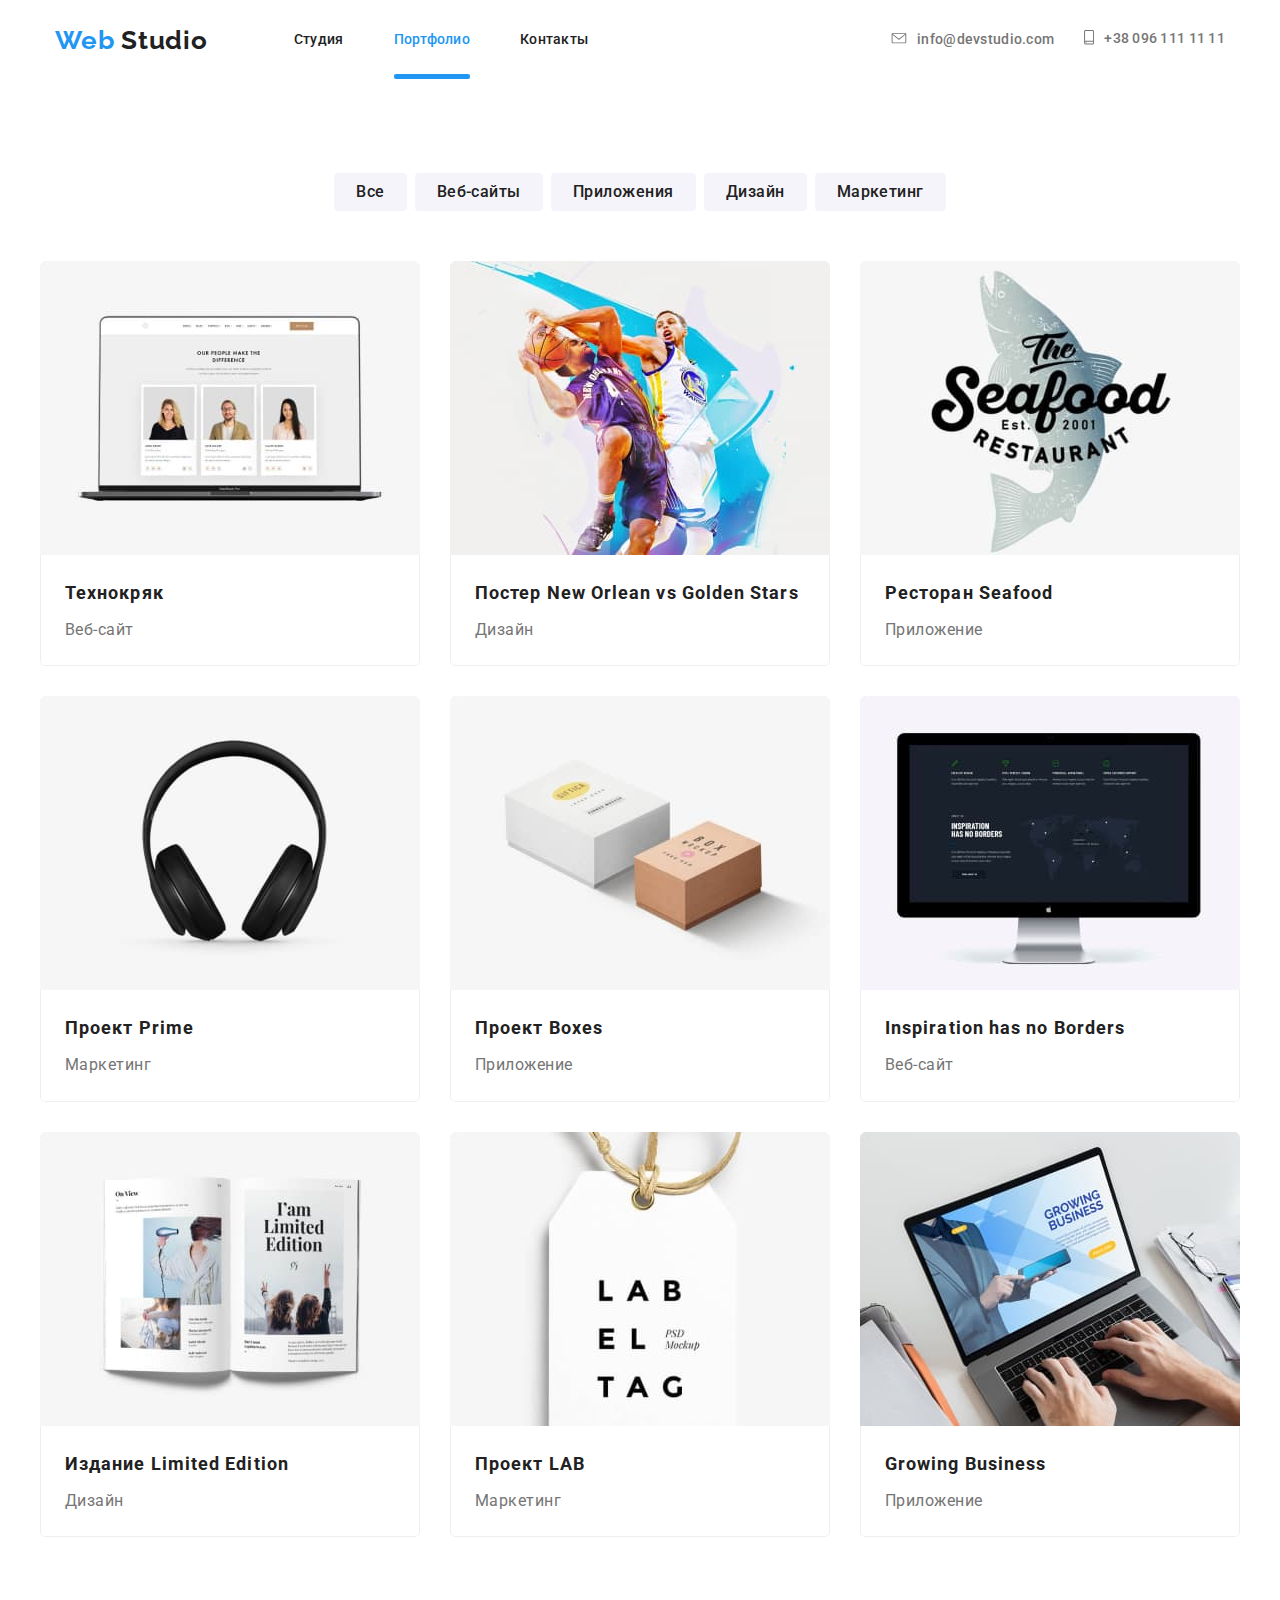
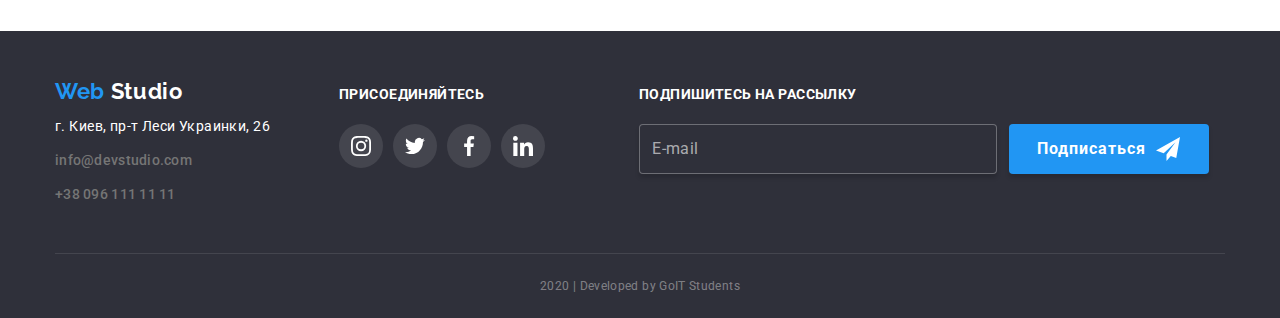
==== portfolio.html @ 0bdabfaa "Скопированы файлы предыдущего дз" ====
<!DOCTYPE html>
<html lang="ru">
  <head>
    <meta charset="UTF-8" />
    <meta name="viewport" content="width=device-width, initial-scale=1.0" />
    <link
      href="https://fonts.googleapis.com/css2?family=Raleway:wght@700&amp;family=Roboto:wght@400;500;700;900&amp;display=swap"
      rel="stylesheet"
    />
    <link
      rel="stylesheet"
      href="https://cdnjs.cloudflare.com/ajax/libs/modern-normalize/0.6.0/modern-normalize.min.css"
    />
    <link rel="stylesheet" href="./css/main.css" />
    <title>Портфолио</title>
  </head>

  <body>
    <!-- Шапка сайта -->
    <header class="header">
      <div class="container">
        <div class="header-flex">
          <nav class="site-nav">
            <a lang="en" href="./index.html" class="logo"
              ><span class="web">Web</span> Studio</a
            >
            <ul class="main-nav list">
              <li><a href="./index.html" class="link">Студия</a></li>
              <li>
                <a href="./portfolio.html" class="link current">Портфолио</a>
              </li>
              <li><a href="" class="link">Контакты</a></li>
            </ul>
          </nav>
          <ul class="contacts list">
            <li class="contacts-item">
              <a class="contacts-link" href="mailto:info@devstudio.com">
                <svg class="icon envelope" width="16" height="11">
                  <use href="./images/sprite.svg#envelope"></use>
                </svg>
                info@devstudio.com
              </a>
            </li>
            <li class="contacts-item">
              <a class="contacts-link" href="tel:380961111111">
                <svg class="icon smartphone" width="10" height="15">
                  <use href="./images/sprite.svg#smartphone"></use>
                </svg>
                +38 096 111 11 11</a
              >
            </li>
          </ul>
        </div>
      </div>
    </header>
    <main>
      <section class="portfolio container">
        <h1 class="visually-hidden">Портфолио</h1>
        <!-- Фильтры -->
        <div class="portfolio nav-filters">
          <button type="button" class="button">Все</button>
          <button type="button" class="button">Веб-сайты</button>
          <button type="button" class="button">Приложения</button>
          <button type="button" class="button">Дизайн</button>
          <button type="button" class="button">Маркетинг</button>
        </div>
        <!-- Примеры работ -->
        <ul class="examples-flex list">
          <li class="examples-item">
            <a>
              <div class="box">
                <img
                  src="./images/examples/notebook.jpg"
                  alt="Открытый веб-сайт на экране ноутбука"
                  width="380"
                />
                <p class="examples-text">
                  Технокряк это современная площадка распространения
                  коронавируса. Компании используют эту платформу для цифрового
                  шпионажа и атак на защищённые сервера конкурентов.
                </p>
              </div>
              <div class="examples-info">
                <h2 class="examples-title">Технокряк</h2>
                <p class="examples-subtitle">Веб-сайт</p>
              </div>
            </a>
          </li>
          <li class="examples-item">
            <a>
              <div class="box">
                <img
                  src="./images/examples/poster.jpg"
                  alt="Дизайн постера с баскетболистами"
                  width="380"
                />
                <p class="examples-text">
                  Технокряк это современная площадка распространения
                  коронавируса. Компании используют эту платформу для цифрового
                  шпионажа и атак на защищённые сервера конкурентов.
                </p>
              </div>
              <div class="examples-info">
                <h2 class="examples-title">
                  Постер New Orlean vs Golden Stars
                </h2>
                <p class="examples-subtitle">Дизайн</p>
              </div>
            </a>
          </li>
          <li class="examples-item">
            <a>
              <div class="box">
                <img
                  src="./images/examples/seafood.jpg"
                  alt="Приложение для ресторана с морской кухней"
                  width="380"
                />
                <p class="examples-text">
                  Технокряк это современная площадка распространения
                  коронавируса. Компании используют эту платформу для цифрового
                  шпионажа и атак на защищённые сервера конкурентов.
                </p>
              </div>
              <div class="examples-info">
                <h2 class="examples-title">Ресторан Seafood</h2>
                <p class="examples-subtitle">Приложение</p>
              </div>
            </a>
          </li>
          <li class="examples-item">
            <a>
              <div class="box">
                <img
                  src="./images/examples/headphones.jpg"
                  alt="Наушники"
                  width="380"
                />
                <p class="examples-text">
                  Технокряк это современная площадка распространения
                  коронавируса. Компании используют эту платформу для цифрового
                  шпионажа и атак на защищённые сервера конкурентов.
                </p>
              </div>
              <div class="examples-info">
                <h2 class="examples-title">Проект Prime</h2>
                <p class="examples-subtitle">Маркетинг</p>
              </div>
            </a>
          </li>
          <li class="examples-item">
            <a>
              <div class="box">
                <img
                  src="./images/examples/boxes.jpg"
                  alt="Приложение Боксес"
                  width="380"
                />
                <p class="examples-text">
                  Технокряк это современная площадка распространения
                  коронавируса. Компании используют эту платформу для цифрового
                  шпионажа и атак на защищённые сервера конкурентов.
                </p>
              </div>
              <div class="examples-info">
                <h2 class="examples-title">Проект Boxes</h2>
                <p class="examples-subtitle">Приложение</p>
              </div>
            </a>
          </li>
          <li class="examples-item">
            <a>
              <div class="box">
                <img
                  src="./images/examples/imac.jpg"
                  alt="Веб-сайт на экране монитора"
                  width="380"
                />
                <p class="examples-text">
                  Технокряк это современная площадка распространения
                  коронавируса. Компании используют эту платформу для цифрового
                  шпионажа и атак на защищённые сервера конкурентов.
                </p>
              </div>
              <div class="examples-info">
                <h2 class="examples-title">Inspiration has no Borders</h2>
                <p class="examples-subtitle">Веб-сайт</p>
              </div>
            </a>
          </li>
          <li class="examples-item">
            <a>
              <div class="box">
                <img
                  src="./images/examples/limited-edition.jpg"
                  alt="Дизайн для издания в виде открытой книги"
                  width="380"
                />
                <p class="examples-text">
                  Технокряк это современная площадка распространения
                  коронавируса. Компании используют эту платформу для цифрового
                  шпионажа и атак на защищённые сервера конкурентов.
                </p>
              </div>
              <div class="examples-info">
                <h2 class="examples-title">Издание Limited Edition</h2>
                <p class="examples-subtitle">Дизайн</p>
              </div>
            </a>
          </li>
          <li class="examples-item">
            <a>
              <div class="box">
                <img
                  src="./images/examples/lab.jpg"
                  alt="Белый лэйб с английскими буквами названия проекта маркетинга"
                  width="380"
                />
                <p class="examples-text">
                  Технокряк это современная площадка распространения
                  коронавируса. Компании используют эту платформу для цифрового
                  шпионажа и атак на защищённые сервера конкурентов.
                </p>
              </div>
              <div class="examples-info">
                <h2 class="examples-title">Проект LAB</h2>
                <p class="examples-subtitle">Маркетинг</p>
              </div>
            </a>
          </li>
          <li class="examples-item">
            <a>
              <div class="box">
                <img
                  src="./images/examples/laptop.jpg"
                  alt="Открытое приложение на экране ноутбука"
                  width="380"
                />
                <p class="examples-text">
                  Технокряк это современная площадка распространения
                  коронавируса. Компании используют эту платформу для цифрового
                  шпионажа и атак на защищённые сервера конкурентов.
                </p>
              </div>
              <div class="examples-info">
                <h2 class="examples-title">Growing Business</h2>
                <p class="examples-subtitle">Приложение</p>
              </div>
            </a>
          </li>
        </ul>
      </section>
    </main>
    <!-- Футер -->
    <footer class="footer">
      <div class="container">
        <div class="footer-flex">
          <div class="footer-info">
            <a lang="en" href="./index.html" class="footer-logo"
              ><span class="web">Web</span> Studio</a
            >
            <address>
              <a
                href="https://www.google.com/maps/place/%D0%B1%D1%83%D0%BB.+%D0%9B%D0%B5%D1%81%D0%B8+%D0%A3%D0%BA%D1%80%D0%B0%D0%B8%D0%BD%D0%BA%D0%B8,+26,+%D0%9A%D0%B8%D0%B5%D0%B2,+02000/@50.4265807,30.5361971,17z/data=!3m1!4b1!4m5!3m4!1s0x40d4cf0e033ecbe9:0x57a4dffefec77da0!8m2!3d50.4265807!4d30.5383858"
                class="address"
                target="_blank"
                >г. Киев, пр-т Леси Украинки, 26</a
              >
            </address>
            <ul class="footer contacts list">
              <li class="footer-contacts-link">
                <a class="contacts-link" href="mailto:info@devstudio.com"
                  >info@devstudio.com</a
                >
              </li>
              <li class="footer-contacts-link">
                <a class="contacts-link" href="tel:380961111111"
                  >+38 096 111 11 11</a
                >
              </li>
            </ul>
          </div>
          <!-- Ссылки на соц сети -->
          <div class="footer-join">
            <p class="socials-subtitle">присоединяйтесь</p>
            <ul class="footer-socials list">
              <li class="socials-item">
                <a
                  class="socials-link"
                  href="https://www.instagram.com/"
                  aria-label="Ссылка на Instagram"
                >
                  <svg class="social-icon footer" width="20" height="20">
                    <use href="./images/sprite.svg#instagram"></use>
                  </svg>
                </a>
              </li>
              <li class="socials-item">
                <a
                  class="socials-link"
                  href="https://www.twitter.com/"
                  aria-label="Ссылка на Twitter"
                >
                  <svg class="social-icon footer" width="20" height="20">
                    <use href="./images/sprite.svg#twitter"></use>
                  </svg>
                </a>
              </li>
              <li class="socials-item">
                <a
                  class="socials-link"
                  href="https://www.facebook.com/"
                  aria-label="Ссылка на Facebook"
                >
                  <svg class="social-icon footer" width="20" height="20">
                    <use href="./images/sprite.svg#facebook"></use>
                  </svg>
                </a>
              </li>
              <li class="socials-item">
                <a
                  class="socials-link"
                  href="https://www.linkedin.com/"
                  aria-label="Ссылка на LinkedIn"
                >
                  <svg class="social-icon footer" width="20" height="20">
                    <use href="./images/sprite.svg#linkedin"></use></svg
                ></a>
              </li>
            </ul>
          </div>
        <form class="form js-speaker-form">
        <label for="mail" class="label-subscription">подпишитесь на рассылку</label>
        </br>
        <div class="form-subscription">
        <input
          type="email"
          name="mail"
          id="mail"
          placeholder="E-mail"
        />
        <button type="submit">Подписаться<svg class="icon-send" width="24" height="24">
          <use href="./images/sprite.svg#send"></use></svg>
        </button>
      </div>
        </div>
        <p class="copyright">
          2020 | Developed by GoIT Students
        </p>
      </div>
      </div>
    </footer>
    <script>
      (() => {
        document
          .querySelector('.js-speaker-form')
          .addEventListener('submit', e => {
            e.preventDefault();

            new FormData(e.currentTarget).forEach((value, name) =>
              console.log(`${name}: ${value}`),
            );

            e.currentTarget.reset();
          });
      })();
    </script>
  </body>
</html>
---- css/main.css ----
/* цвет основного текста #212121*/

/* цвет вторичного текста #757575*/

/*#2196F3 акцент синий*/

/*#FFFFFF белый*/

/* вторичный цвет фона #F5F4FA */

/* футер копирайт rgba(255, 255, 255, 0.4); */
:root {
  --primary-text-color: #757575;
  --title-text-color: #212121;
  --accent-color: #2196f3;
  --primary-white-color: #ffffff;
}

body {
  font-family: "Roboto", sans-serif;
  background-color: var(--primary-white-color);
  color: var(--primary-text-color);
}

/* утилиты */

a {
  text-decoration: none;
}

.container {
  width: 1200px;
  margin-left: auto;
  margin-right: auto;
  padding-left: 15px;
  padding-right: 15px;
}

.list {
  margin: 0;
  padding: 0;
  list-style: none;
}

p {
  margin: 0px;
}

img {
  display: block;
  max-width: 100%;
}

.visually-hidden {
  position: absolute;
  width: 1px;
  height: 1px;
  margin: -1px;
  border: 0;
  padding: 0;
  clip: rect(0 0 0 0);
  overflow: hidden;
}

/* шапка */

.header-flex {
  display: flex;
  align-items: center;
}

/* навигация  */

.site-nav {
  display: flex;
  align-items: center;
}

/* лого */

.logo {
  padding: 24px 0px;
  color: var(--title-text-color);
  font-family: "Raleway", sans-serif;
  font-weight: 700;
  font-size: 26px;
  line-height: 1;
  letter-spacing: 0.03em;
  text-decoration: none;
}

.web {
  color: var(--accent-color);
}

/* главная навигация  */

.main-nav {
  display: flex;
  margin-left: 86px;
}

.main-nav .link {
  position: relative;
  display: block;
  padding: 32px 0px;
  color: var(--title-text-color);
  font-weight: 500;
  font-size: 14px;
  line-height: 1.1;
  letter-spacing: 0.02em;
  transition: color 250ms cubic-bezier(0.4, 0, 0.2, 1);
}

.main-nav > li:not(:last-child) {
  margin-right: 50px;
}

.main-nav .link:hover,
.main-nav .link:focus {
  color: var(--accent-color);
}

.main-nav .link.current {
  color: var(--accent-color);
}

.main-nav .link.current::after {
  content: "";
  position: absolute;
  left: 0;
  bottom: 0;
  display: block;
  width: 100%;
  height: 5px;
  border-radius: 2px;
  background-color: var(--accent-color);
  transition: color 250ms cubic-bezier(0.4, 0, 0.2, 1);
}

/* контакты */

.contacts {
  display: flex;
  margin-left: auto;
}

.contacts-link {
  display: inline-flex;
  align-items: center;
  color: var(--primary-text-color);
  font-weight: 500;
  font-size: 14px;
  line-height: 1;
  letter-spacing: 0.02em;
  transition: color 250ms cubic-bezier(0.4, 0, 0.2, 1);
}

.contacts-link:hover,
.contacts-link:focus {
  color: var(--accent-color);
}

.icon {
  display: inline-block;
  padding: 0;
  margin-right: 10px;
  background-repeat: no-repeat;
  fill: currentColor;
  cursor: pointer;
}

.contacts-item + .contacts-item {
  margin-left: 30px;
}

/* герой */

.hero-content {
  padding: 200px;
  background-image: linear-gradient(
      to right,
      rgba(47, 48, 58, 0.8),
      rgba(47, 48, 58, 0.8)
    ),
    url("../images/hero/hero.jpg");
  background-repeat: no-repeat;
  background-position: center;
  background-size: cover;
  text-align: center;
  max-width: 1600px;
  height: 600px;
  margin-left: auto;
  margin-right: auto;
}

.hero-title {
  margin-top: 0;
  margin-bottom: 30px;
  color: var(--primary-white-color);
  font-weight: 900;
  font-size: 44px;
  line-height: 1.38;
  text-align: center;
  letter-spacing: 0.06em;
  text-transform: uppercase;
}

.hero-button {
  display: inline-block;
  align-items: center;
  padding: 10px 32px;
  border: 0px;
  border-radius: 4px;
  color: var(--primary-white-color);
  background-color: var(--accent-color);
  font-weight: 700;
  font-size: 16px;
  line-height: 1.9;
  letter-spacing: 0.06em;
  cursor: pointer;
}

.backdrop {
  position: fixed;
  top: 0;
  left: 0;
  width: 100%;
  height: 100%;
  background-color: rgba(0, 0, 0, 0.5);
  z-index: 3;
  opacity: 1;

  transition: opacity 250ms cubic-bezier(0.4, 0, 0.2, 1);
}

.backdrop.is-hidden {
  opacity: 0;
  pointer-events: none;
}

.backdrop.is-hidden .modal {
  transform: translate(-50%, -50%) scale(1.1);
}

.modal {
  position: absolute;
  top: 50%;
  left: 50%;
  padding: 40px 40px;
  width: 528px;
  height: 581px;

  background-color: #fff;

  transform: translate(-50%, -50%) scale(1);

  transition: transform 250ms cubic-bezier(0.4, 0, 0.2, 1);
}

.modal-title {
  margin-top: 0px;
  margin-bottom: 30px;
  font-weight: 700;
  font-size: 20px;
  line-height: 1.15;
  letter-spacing: 0.03em;
  text-align: center;
  color: #212121;
}

.form-field {
  position: relative;
  margin-bottom: 28px;
}

.form-label {
  position: absolute;
  top: 50%;
  left: 42px;
  transform: translateY(-50%);
  transition: transform 250ms cubic-bezier(0.4, 0, 0.2, 1);
}

.form-input,
.form-textarea {
  display: inline-flex;
  border: 1px solid rgba(33, 33, 33, 0.2);
  border-radius: 4px;
  outline: 0px;
}

.form-input {
  margin: 0;
  padding: 12px 18px;
  padding-left: 42px;
  width: 100%;
  height: 40px;
}

.form-icon {
  position: absolute;
  display: inline-block;
  top: 50%;
  left: 16px;
  transform: translateY(-50%);
  transition: transform 250ms cubic-bezier(0.4, 0, 0.2, 1);
  fill: #212121;
}

.form-field:focus-within > .form-label {
  transform: translateY(-42px) translateX(-32px);
}

.form-input:focus,
.form-textarea:focus {
  border: 1px solid var(--accent-color);
}

.form-field:focus-within > .form-label {
  color: var(--accent-color);
}

.form-field:focus-within > .form-icon {
  fill: var(--accent-color);
}

.form-input:not(:placeholder-shown) + .form-label {
  transform: translateY(-42px) translateX(-32px);
}

.form-field-comment {
  position: relative;
  margin-bottom: 20px;
}

.form-textarea {
  display: block;
  resize: none;
  padding: 12px 16px;
  width: 100%;
  height: 140px;
}

.form-comment {
  position: absolute;
  top: 20px;
  left: 16px;
  transform: translateY(-50%);
  transition: transform 250ms cubic-bezier(0.4, 0, 0.2, 1);
}

.form-field-comment:focus-within > .form-comment {
  color: var(--accent-color);
}

.form-field-comment:focus-within > .form-comment {
  transform: translateY(-42px);
}

.form-textarea:not(:placeholder-shown) + .form-comment {
  transform: translateY(-42px);
}

.form-checkbox {
  display: flex;
  align-items: center;
  justify-content: center;
}

.input-checkbox {
  position: absolute;
  width: 1px;
  height: 1px;
  margin: -1px;
  border: 0;
  padding: 0;
  clip: rect(0 0 0 0);
  overflow: hidden;
}

.icon-checkbox {
  margin-right: 5px;
  width: 15px;
  height: 16px;
  background-image: url("../images/modal-icons/icon-checkbox.svg");
  background-size: contain;
  background-repeat: no-repeat;
}

.input-checkbox:checked + .icon-checkbox,
.input-checkbox:checked:focus + .icon-checkbox {
  background-image: url("../images/modal-icons/icon-checked.svg");
  background-size: contain;
  border-radius: 2px;
}

.label-checkbox {
  margin: 0;
  left: 36px;
  font-weight: 400;
  font-size: 14px;
  line-height: 1.71;
}

.text-link {
  color: var(--accent-color);
  text-decoration: underline;
}

.button-send {
  display: inline-block;
  align-items: center;
  padding: 10px 32px;
  margin-top: 30px;
  border: 0px;
  border-radius: 4px;
  box-shadow: 0px 4px 4px rgba(0, 0, 0, 0.15);
  color: var(--primary-white-color);
  background-color: #2196f3;
  font-weight: 700;
  font-size: 16px;
  line-height: 1.9;
  letter-spacing: 0.06em;
  cursor: pointer;
}

.btn-close {
  display: flex;
  position: absolute;
  top: 1%;
  left: 93%;
  width: 30px;
  height: 30px;
  border: none;
  border-radius: 50%;
  background-image: url("../images/modal-icons/btn-close.svg");
  background-size: contain;
  background-repeat: no-repeat;
  cursor: pointer;
}

.btn-close:hover,
.btn-close:focus {
  fill: var(--accent-color);
}

/* преимущества */

.benefits {
  padding: 94px 0px;
  margin: auto;
}

.benefits-flex {
  display: flex;
  flex-wrap: wrap;
}

.benefits-item {
  width: 270px;
  margin-right: 30px;
}

.benefits-item:nth-child(4n) {
  margin-right: 0px;
}

.benefits-icon {
  display: block;
  width: 270px;
  height: 120px;
  padding: 25px 100px;
  border-radius: 4px;
  background-color: #f5f4fa;
  background-repeat: no-repeat;
  background-position: center;
}

.benefits-subtitle {
  margin-top: 30px;
  margin-bottom: 10px;
  color: var(--title-text-color);
  text-transform: uppercase;
  font-weight: 700;
  font-size: 14px;
  line-height: 1;
}

.benefits-text {
  font-weight: 400;
  font-size: 14px;
  line-height: 1.7;
  letter-spacing: 0.03em;
}

/* предоставляемые услуги */

.products .container {
  padding-top: 94px;
  padding-bottom: 94px;
  border-top: 1px solid #ececec;
}

.products-title {
  margin-top: 0;
  margin-bottom: 50px;
  color: var(--title-text-color);
  font-weight: 700;
  font-size: 36px;
  line-height: 1.16;
  letter-spacing: 0.03em;
  text-align: center;
}

.products-flex {
  display: flex;
  flex-wrap: wrap;
}

.products-item {
  position: relative;
  width: 370px;
  height: 294px;
  margin-right: 30px;
}

.products-item:nth-child(3n) {
  margin-right: 0px;
}

.products-text {
  position: absolute;
  width: 100%;
  height: 70px;
  bottom: 0;
  margin: 0;
  padding: 27px;
  color: var(--primary-white-color);
  background: rgba(47, 48, 58, 0.8);
  border-radius: 0px 0px 4px 4px;
  font-weight: 700;
  font-size: 14px;
  line-height: 1.14;
  text-align: center;
  letter-spacing: 0.03em;
  text-transform: uppercase;
}

/* команда */

.workers {
  padding-top: 94px;
  padding-bottom: 94px;
  background-color: #f5f4fa;
}

.workers-title {
  margin-top: 0;
  margin-bottom: 50px;
  color: var(--title-text-color);
  font-weight: 700;
  font-size: 36px;
  line-height: 1.16;
  letter-spacing: 0.03em;
  text-align: center;
}

.workers-flex {
  display: flex;
  flex-wrap: wrap;
}

.workers-item {
  width: 270px;
  margin-right: 30px;
  padding-bottom: 24px;
  border-radius: 4px;
  background-color: var(--primary-white-color);
  box-shadow: 0px 2px 1px rgba(0, 0, 0, 0.2), 0px 1px 1px rgba(0, 0, 0, 0.14),
    0px 1px 3px rgba(0, 0, 0, 0.12);
}

.workers-item:nth-child(4n) {
  margin-right: 0px;
}

.workers-subtitle {
  margin-top: 30px;
  margin-bottom: 0px;
  color: var(--title-text-color);
  font-weight: 500;
  font-size: 16px;
  line-height: 1;
  letter-spacing: 0.03em;
  text-align: center;
}

.workers-text {
  margin-top: 10px;
  color: var(--primary-text-color);
  font-weight: 400;
  font-size: 16px;
  line-height: 1;
  letter-spacing: 0.03em;
  text-align: center;
}

.workers-socials.list {
  display: flex;
  justify-content: center;
  margin-top: 16px;
}

.workers-socials.item {
  margin-right: 10px;
}

.workers-socials.item:nth-child(4n) {
  margin-right: 0px;
}

.workers-link {
  display: flex;
  justify-content: center;
  align-items: center;
  width: 44px;
  height: 44px;
  border-radius: 50%;
  color: #afb1b8;
  transition: background-color 250ms cubic-bezier(0.4, 0, 0.2, 1),
    color 250ms cubic-bezier(0.4, 0, 0.2, 1);
}

.social-icon {
  fill: currentColor;
}

.social-icon:hover,
.social-icon:focus {
  fill: var(--primary-white-color);
}

.workers-link:hover,
.workers-link:focus {
  color: var(--primary-white-color);
  background-color: #2196f3;
}

/* клиенты */

.clients {
  padding-top: 94px;
  padding-bottom: 94px;
}

.clients-title {
  margin-top: 0px;
  margin-bottom: 50px;
  color: var(--title-text-color);
  font-weight: 700;
  font-size: 36px;
  line-height: 1.2;
  text-align: center;
  letter-spacing: 0.03em;
}

.clients-flex {
  display: flex;
  flex-wrap: wrap;
  justify-content: space-evenly;
}

.clients-item {
  width: 170px;
  background-color: var(--primary-white-color);
}

.clients-item {
  margin-right: 30px;
}

.clients-item:nth-child(6n) {
  margin-right: 0px;
}

.clients-link {
  display: flex;
  justify-content: center;
  align-items: center;
  width: 170px;
  height: 90px;
  color: #afb1b8;
  border: 1px solid #afb1b8;
  border-radius: 4px;
  transition: color 250ms cubic-bezier(0.4, 0, 0.2, 1),
    border-color 250ms cubic-bezier(0.4, 0, 0.2, 1);
}

.clients-link:hover,
.clients-link:focus {
  color: var(--accent-color);
  border-color: #2196f3;
}

.clients-icon {
  fill: currentColor;
  cursor: pointer;
}

/* футер */

footer {
  background-color: #2f303a;
}

.footer-flex {
  display: flex;
  padding-top: 48px;
  align-items: baseline;
}

.footer-logo {
  color: var(--primary-white-color);
  font-family: "Raleway", sans-serif;
  font-weight: 700;
  font-size: 22px;
  line-height: 1.18;
  letter-spacing: 0.03em;
}

address a {
  display: block;
  margin-top: 10px;
  color: var(--primary-white-color);
  font-style: normal;
  font-weight: 400;
  font-size: 14px;
  line-height: 1.7;
  letter-spacing: 0.03em;
}

.footer.contacts {
  display: block;
  padding-bottom: 46px;
  color: rgba(255, 255, 255, 0.6);
  font-weight: 400;
  font-size: 14px;
  line-height: 1.7;
  letter-spacing: 0.03em;
}

.footer-contacts-link {
  margin-top: 10px;
}

/* соцсети */

.footer-join {
  display: block;
  margin-left: 69px;
}

.socials-subtitle {
  color: var(--primary-white-color);
  font-weight: 700;
  font-size: 14px;
  line-height: 1.1;
  letter-spacing: 0.03em;
  text-transform: uppercase;
}

.footer-socials {
  display: flex;
  justify-content: space-between;
  margin-top: 21px;
}

.socials-item {
  margin-right: 10px;
}

.socials-item:nth-child(4n) {
  margin-right: 0px;
}

.socials-link {
  display: flex;
  justify-content: center;
  align-items: center;
  width: 44px;
  height: 44px;
  border-radius: 50%;
  background-color: rgba(255, 255, 255, 0.1);
  transition: background-color 250ms cubic-bezier(0.4, 0, 0.2, 1),
    color 250ms cubic-bezier(0.4, 0, 0.2, 1);
}

.social-icon.footer {
  fill: var(--primary-white-color);
}

.socials-link:hover,
.socials-link:focus {
  color: var(--primary-white-color);
  background-color: #2196f3;
}

.label-subscription {
  margin-left: 94px;
  color: var(--primary-white-color);
  font-weight: 700;
  font-size: 14px;
  line-height: 1.1;
  letter-spacing: 0.03em;
  text-transform: uppercase;
}

.form-subscription {
  display: flex;
  margin-top: 20px;
  margin-left: 94px;
}

.form-subscription input {
  padding: 18px 12px;
  border: 1px solid rgba(255, 255, 255, 0.3);
  box-shadow: 0px 4px 4px rgba(0, 0, 0, 0.15);
  border-radius: 4px;
  width: 358px;
  height: 50px;
  font-weight: 400;
  font-size: 16px;
  line-height: 1.87;
  letter-spacing: 0.03em;
  background-color: #2f303a;
}

.form-subscription input::placeholder {
  color: rgba(255, 255, 255, 0.6);
}

.form-subscription button {
  display: inline-flex;
  align-items: center;
  margin-left: 12px;
  padding: 10px 28px;
  width: 200px;
  height: 50px;
  box-shadow: 0px 4px 4px rgba(0, 0, 0, 0.15);
  border: 0px;
  border-radius: 4px;
  background-color: var(--accent-color);
  font-weight: 700;
  font-size: 16px;
  line-height: 1.87;
  letter-spacing: 0.06em;
  color: var(--primary-white-color);
}

.icon-send {
  margin-left: 10px;
}

.copyright {
  padding: 20px 0px;
  border-top: 1px solid rgba(255, 255, 255, 0.1);
  color: rgba(255, 255, 255, 0.4);
  font-weight: 400;
  font-size: 12px;
  line-height: 2;
  letter-spacing: 0.03em;
  text-align: center;
}

/* СТРАНИЦА portfolio.html */

.header-portfolio {
  border-bottom: 1px solid #ececec;
}

/* потрфолио */

.portfolio {
  padding: 94px 0px;
}

.nav-filters {
  display: flex;
  flex-wrap: wrap;
  justify-content: center;
  padding: 0px;
}

.button {
  margin-right: 8px;
  padding: 6px 22px;
  border-radius: 4px;
  border: 0;
  color: var(--title-text-color);
  background-color: #f5f4fa;
  font-weight: 500;
  font-size: 16px;
  line-height: 1.6;
  letter-spacing: 0.03em;
  cursor: pointer;
  transition: background-color 250ms cubic-bezier(0.4, 0, 0.2, 1),
    color 250ms cubic-bezier(0.4, 0, 0.2, 1);
}

.button:nth-child(5n) {
  margin-right: 0px;
}

.button:hover,
.button:focus {
  color: var(--primary-white-color);
  background-color: var(--accent-color);
  box-shadow: 0px 2px 2px rgba(0, 0, 0, 0.12), 0px 1px 2px rgba(0, 0, 0, 0.08),
    0px 3px 1px rgba(0, 0, 0, 0.1);
}

/* примеры работ */

.examples-flex {
  display: flex;
  flex-wrap: wrap;
  margin-top: 50px;
}

.examples-item {
  width: 380px;
  margin-bottom: 30px;
  margin-right: 30px;
  border-radius: 5px;
  overflow: hidden;
  transition: box-shadow 250ms cubic-bezier(0.4, 0, 0.2, 1);
}

.examples-item:nth-child(3n) {
  margin-right: 0px;
}

.examples-item:nth-last-child(-n + 3) {
  margin-bottom: 0;
}

.examples-item:hover,
.examples-item:focus {
  box-shadow: 1px 4px 6px rgba(0, 0, 0, 0.16), 0px 4px 4px rgba(0, 0, 0, 0.06),
    0px 1px 1px rgba(0, 0, 0, 0.12);
  cursor: pointer;
}

.box {
  position: relative;
  overflow: hidden;
}

.examples-text {
  display: inline-flex;
  position: absolute;
  padding: 63px 24px;
  margin: 0;
  font-size: 18px;
  line-height: 1.56;
  letter-spacing: 0.03em;
  background-color: rgba(33, 150, 243, 0.9);
  color: var(--primary-white-color);
  transition: transform 250ms cubic-bezier(0.4, 0, 0.2, 1);
}

.examples-item:hover .examples-text,
.examples-item:focus .examples-text {
  transform: translateY(-100%);
  z-index: 3;
}

.examples-info {
  border: 1px solid #eeeeee;
  border-top: transparent;
  border-bottom-left-radius: 5px;
  border-bottom-right-radius: 5px;
  padding: 20px 24px;
}

.examples-title {
  margin: 0px;
  color: var(--title-text-color);
  font-weight: 700;
  font-size: 18px;
  line-height: 2;
  letter-spacing: 0.06em;
}

.examples-subtitle {
  margin-top: 4px;
  color: var(--primary-text-color);
  font-weight: 400;
  font-size: 16px;
  line-height: 1.9;
  letter-spacing: 0.03em;
}
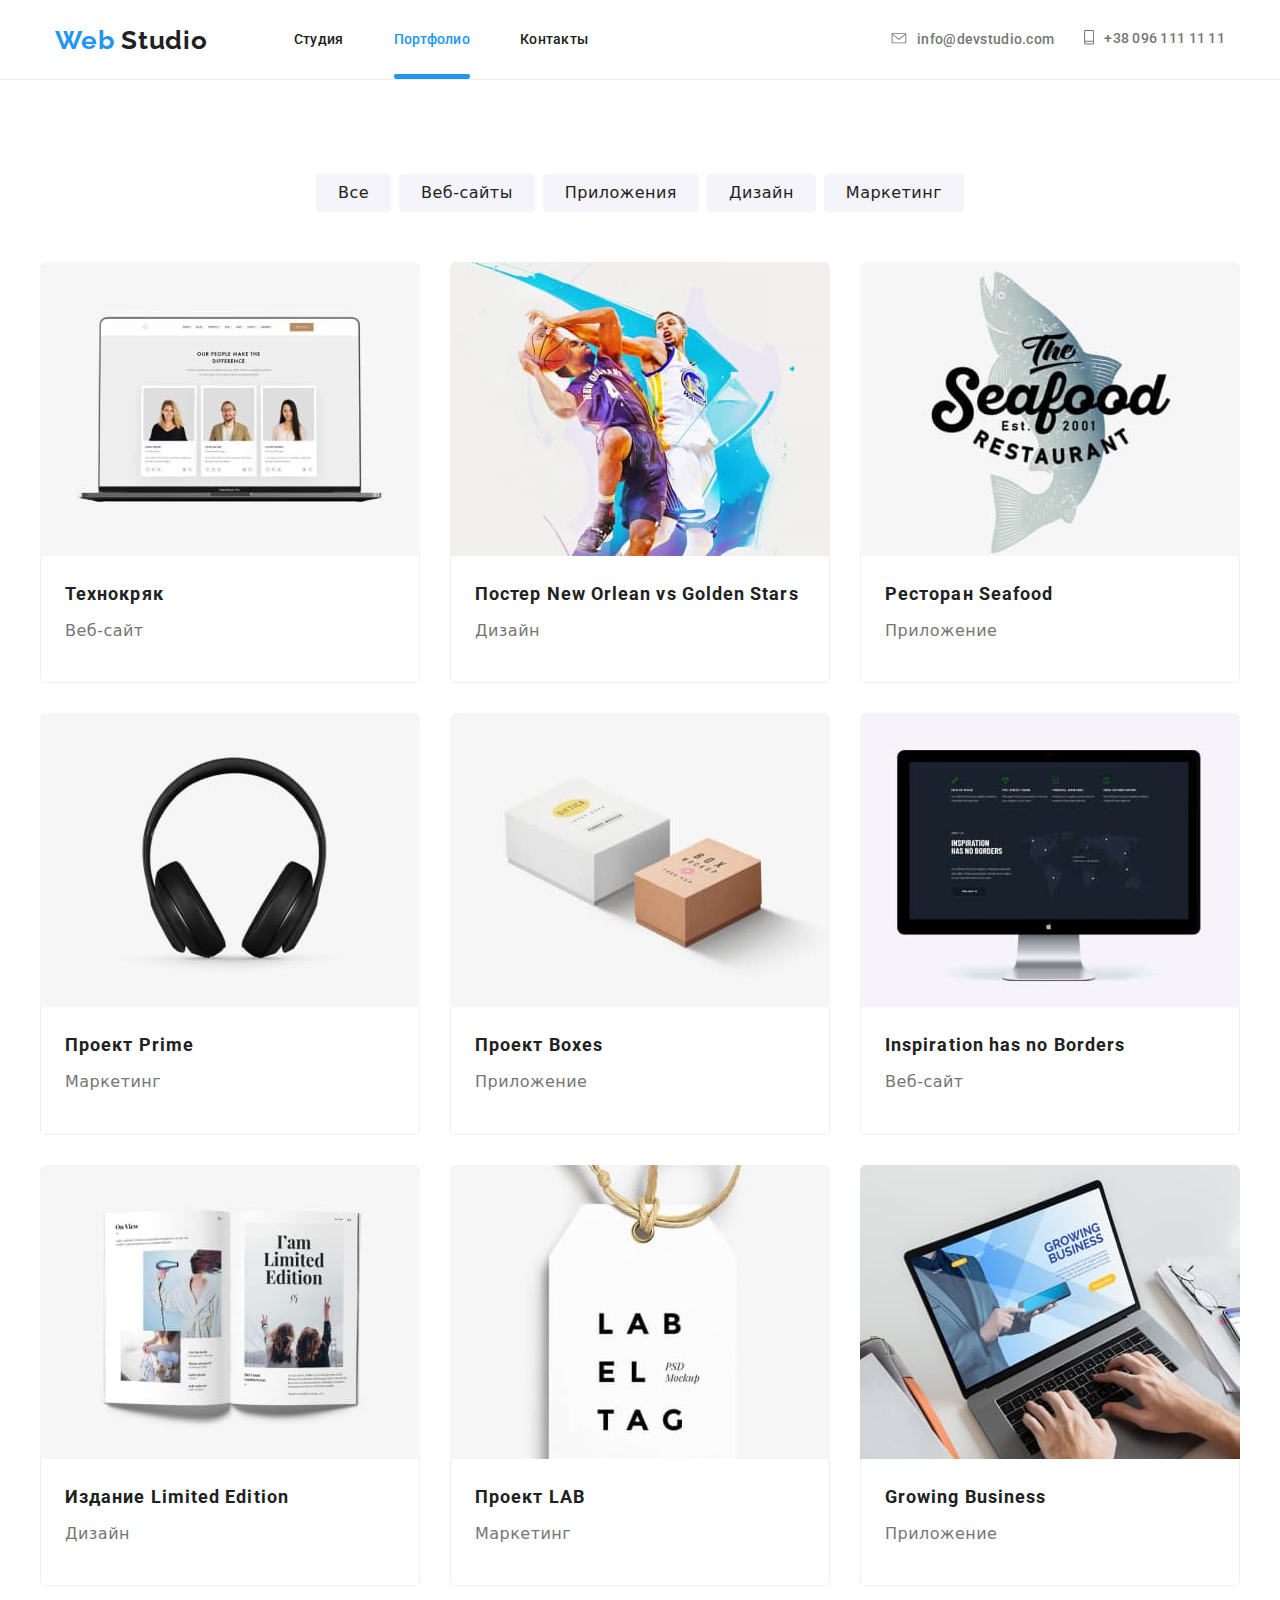
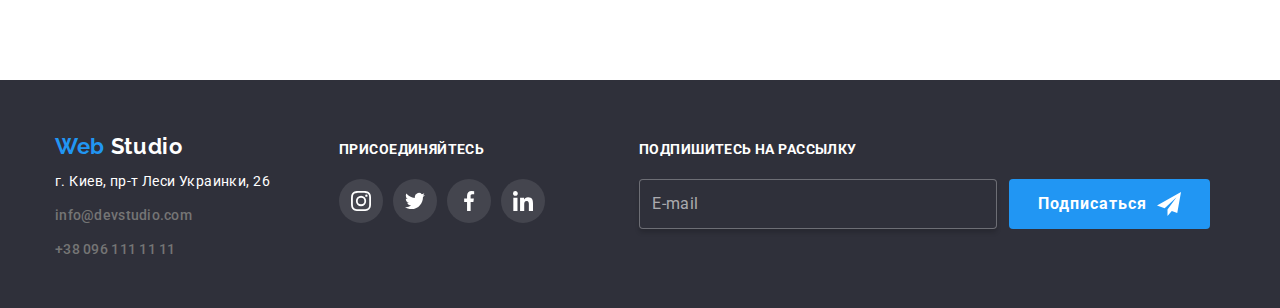
==== commit e609884c: "финиш :relieved:" ====
--- a/portfolio.html
+++ b/portfolio.html
@@ -7,17 +7,13 @@
       href="https://fonts.googleapis.com/css2?family=Raleway:wght@700&amp;family=Roboto:wght@400;500;700;900&amp;display=swap"
       rel="stylesheet"
     />
-    <link
-      rel="stylesheet"
-      href="https://cdnjs.cloudflare.com/ajax/libs/modern-normalize/0.6.0/modern-normalize.min.css"
-    />
-    <link rel="stylesheet" href="./css/main.css" />
+    <link rel="stylesheet" href="./css/main.min.css" />
     <title>Портфолио</title>
   </head>
 
   <body>
     <!-- Шапка сайта -->
-    <header class="header">
+    <header class="portfolio-header">
       <div class="container">
         <div class="header-flex">
           <nav class="site-nav">
@@ -55,14 +51,14 @@
     </header>
     <main>
       <section class="portfolio container">
-        <h1 class="visually-hidden">Портфолио</h1>
+        <h1 class="portfolio-title">Портфолио</h1>
         <!-- Фильтры -->
         <div class="portfolio nav-filters">
-          <button type="button" class="button">Все</button>
-          <button type="button" class="button">Веб-сайты</button>
-          <button type="button" class="button">Приложения</button>
-          <button type="button" class="button">Дизайн</button>
-          <button type="button" class="button">Маркетинг</button>
+          <button type="button" class="portfolio-button">Все</button>
+          <button type="button" class="portfolio-button">Веб-сайты</button>
+          <button type="button" class="portfolio-button">Приложения</button>
+          <button type="button" class="portfolio-button">Дизайн</button>
+          <button type="button" class="portfolio-button">Маркетинг</button>
         </div>
         <!-- Примеры работ -->
         <ul class="examples-flex list">
@@ -73,6 +69,7 @@
                   src="./images/examples/notebook.jpg"
                   alt="Открытый веб-сайт на экране ноутбука"
                   width="380"
+                  class="image"
                 />
                 <p class="examples-text">
                   Технокряк это современная площадка распространения
@@ -93,6 +90,7 @@
                   src="./images/examples/poster.jpg"
                   alt="Дизайн постера с баскетболистами"
                   width="380"
+                  class="image"
                 />
                 <p class="examples-text">
                   Технокряк это современная площадка распространения
@@ -115,6 +113,7 @@
                   src="./images/examples/seafood.jpg"
                   alt="Приложение для ресторана с морской кухней"
                   width="380"
+                  class="image"
                 />
                 <p class="examples-text">
                   Технокряк это современная площадка распространения
@@ -135,6 +134,7 @@
                   src="./images/examples/headphones.jpg"
                   alt="Наушники"
                   width="380"
+                  class="image"
                 />
                 <p class="examples-text">
                   Технокряк это современная площадка распространения
@@ -155,6 +155,7 @@
                   src="./images/examples/boxes.jpg"
                   alt="Приложение Боксес"
                   width="380"
+                  class="image"
                 />
                 <p class="examples-text">
                   Технокряк это современная площадка распространения
@@ -175,6 +176,7 @@
                   src="./images/examples/imac.jpg"
                   alt="Веб-сайт на экране монитора"
                   width="380"
+                  class="image"
                 />
                 <p class="examples-text">
                   Технокряк это современная площадка распространения
@@ -195,6 +197,7 @@
                   src="./images/examples/limited-edition.jpg"
                   alt="Дизайн для издания в виде открытой книги"
                   width="380"
+                  class="image"
                 />
                 <p class="examples-text">
                   Технокряк это современная площадка распространения
@@ -215,6 +218,7 @@
                   src="./images/examples/lab.jpg"
                   alt="Белый лэйб с английскими буквами названия проекта маркетинга"
                   width="380"
+                  class="image"
                 />
                 <p class="examples-text">
                   Технокряк это современная площадка распространения
@@ -235,6 +239,7 @@
                   src="./images/examples/laptop.jpg"
                   alt="Открытое приложение на экране ноутбука"
                   width="380"
+                  class="image"
                 />
                 <p class="examples-text">
                   Технокряк это современная площадка распространения
@@ -267,7 +272,7 @@
                 >г. Киев, пр-т Леси Украинки, 26</a
               >
             </address>
-            <ul class="footer contacts list">
+            <ul class="footer-contacts list">
               <li class="footer-contacts-link">
                 <a class="contacts-link" href="mailto:info@devstudio.com"
                   >info@devstudio.com</a
@@ -329,7 +334,7 @@
               </li>
             </ul>
           </div>
-        <form class="form js-speaker-form">
+          <form class="form js-speaker-form" autocomplete="off">
         <label for="mail" class="label-subscription">подпишитесь на рассылку</label>
         </br>
         <div class="form-subscription">
@@ -339,15 +344,9 @@
           id="mail"
           placeholder="E-mail"
         />
-        <button type="submit">Подписаться<svg class="icon-send" width="24" height="24">
+        <button type="submit">Подписаться<svg class="icon-send">
           <use href="./images/sprite.svg#send"></use></svg>
         </button>
-      </div>
-        </div>
-        <p class="copyright">
-          2020 | Developed by GoIT Students
-        </p>
-      </div>
       </div>
     </footer>
     <script>
--- a/css/main.min.css
+++ b/css/main.min.css
@@ -0,0 +1,2 @@
+/*! modern-normalize v0.6.0 | MIT License | https://github.com/sindresorhus/modern-normalize */*,*::before,*::after{-webkit-box-sizing:border-box;box-sizing:border-box}:root{-moz-tab-size:4;-o-tab-size:4;tab-size:4}html{line-height:1.15;-webkit-text-size-adjust:100%}body{margin:0}body{font-family:system-ui,-apple-system,"Segoe UI",Roboto,Helvetica,Arial,sans-serif,"Apple Color Emoji","Segoe UI Emoji"}hr{height:0}abbr[title]{-webkit-text-decoration:underline dotted;text-decoration:underline dotted}b,strong{font-weight:bolder}code,kbd,samp,pre{font-family:SFMono-Regular, Consolas, "Liberation Mono", Menlo, monospace;font-size:1em}small{font-size:80%}sub,sup{font-size:75%;line-height:0;position:relative;vertical-align:baseline}sub{bottom:-0.25em}sup{top:-0.5em}button,input,optgroup,select,textarea{font-family:inherit;font-size:100%;line-height:1.15;margin:0}button,select{text-transform:none}button,[type="button"],[type="reset"],[type="submit"]{-webkit-appearance:button}button::-moz-focus-inner,[type="button"]::-moz-focus-inner,[type="reset"]::-moz-focus-inner,[type="submit"]::-moz-focus-inner{border-style:none;padding:0}button:-moz-focusring,[type="button"]:-moz-focusring,[type="reset"]:-moz-focusring,[type="submit"]:-moz-focusring{outline:1px dotted ButtonText}fieldset{padding:0.35em 0.75em 0.625em}legend{padding:0}progress{vertical-align:baseline}[type="number"]::-webkit-inner-spin-button,[type="number"]::-webkit-outer-spin-button{height:auto}[type="search"]{-webkit-appearance:textfield;outline-offset:-2px}[type="search"]::-webkit-search-decoration{-webkit-appearance:none}::-webkit-file-upload-button{-webkit-appearance:button;font:inherit}summary{display:list-item}.main-nav,.contacts{font-family:"Roboto",sans-serif;background-color:#fff;color:#757575}.logo,.main-nav .link,.contacts-link,.workers-link,.clients-link,.footer-logo,address a,.footer-contacts-link,.socials-link,.examples-item{text-decoration:none}.container{width:1200px;margin-left:auto;margin-right:auto;padding-left:15px;padding-right:15px}.main-nav,.contacts,.benefits-flex,.products-flex,.workers-flex,.workers-socials.list,.clients-flex,.footer-contacts,.footer-socials,.examples-flex{margin:0;padding:0;list-style:none}.benefits-text{margin:0px}.image{display:block;max-width:100%}.benefits-title,.portfolio-title{position:absolute;width:1px;height:1px;margin:-1px;border:0;padding:0;clip:rect(0 0 0 0);overflow:hidden}.hero-button,.button-send,.form-subscription button{display:inline-block;-webkit-box-align:center;-ms-flex-align:center;align-items:center;padding:10px 32px;min-width:200px;min-height:50px;border:0px;border-radius:4px;font-family:"Roboto",sans-serif;color:#fff;background-color:#2196f3;font-weight:700;font-size:16px;line-height:1.87;letter-spacing:0.06em;cursor:pointer}.header-flex{display:-webkit-box;display:-ms-flexbox;display:flex;-webkit-box-align:center;-ms-flex-align:center;align-items:center}.site-nav{display:-webkit-box;display:-ms-flexbox;display:flex;-webkit-box-align:center;-ms-flex-align:center;align-items:center}.logo{padding:24px 0px;color:#212121;font-family:"Raleway",sans-serif;font-weight:700;font-size:26px;line-height:1;letter-spacing:0.03em}.web{color:#2196f3}.main-nav{display:-webkit-box;display:-ms-flexbox;display:flex;margin-left:86px}.main-nav .link{position:relative;display:block;padding:32px 0px;color:#212121;font-weight:500;font-size:14px;line-height:1.1;letter-spacing:0.02em;-webkit-transition:color 250ms cubic-bezier(0.4, 0, 0.2, 1);transition:color 250ms cubic-bezier(0.4, 0, 0.2, 1)}.main-nav .link:hover,.main-nav .link:focus{color:#2196f3}.main-nav>li:not(:last-child){margin-right:50px}.main-nav .link.current{color:#2196f3}.main-nav .link.current::after{content:"";position:absolute;left:0;bottom:0;display:block;width:100%;height:5px;border-radius:2px;background-color:#2196f3;-webkit-transition:color 250ms cubic-bezier(0.4, 0, 0.2, 1);transition:color 250ms cubic-bezier(0.4, 0, 0.2, 1)}.contacts{display:-webkit-box;display:-ms-flexbox;display:flex;margin-left:auto}.contacts-link{display:-webkit-inline-box;display:-ms-inline-flexbox;display:inline-flex;-webkit-box-align:center;-ms-flex-align:center;align-items:center;color:#757575;font-weight:500;font-size:14px;line-height:1;letter-spacing:0.02em;-webkit-transition:color 250ms cubic-bezier(0.4, 0, 0.2, 1);transition:color 250ms cubic-bezier(0.4, 0, 0.2, 1)}.contacts-link:hover,.contacts-link:focus{color:#2196f3}.icon{display:inline-block;padding:0;margin-right:10px;background-repeat:no-repeat;fill:currentColor;cursor:pointer}.contacts-item+.contacts-item{margin-left:30px}.hero-content{padding:200px;background-image:-webkit-gradient(linear, left top, right top, from(rgba(47,48,58,0.8)), to(rgba(47,48,58,0.8))),url("../images/hero/hero.jpg");background-image:linear-gradient(to right, rgba(47,48,58,0.8), rgba(47,48,58,0.8)),url("../images/hero/hero.jpg");background-repeat:no-repeat;background-position:center;background-size:cover;text-align:center;max-width:1600px;height:600px;margin-left:auto;margin-right:auto}.hero-title{margin-top:0;margin-bottom:30px;color:#fff;font-family:"Roboto",sans-serif;font-weight:900;font-size:44px;line-height:1.38;text-align:center;letter-spacing:0.06em;text-transform:uppercase}.backdrop{position:fixed;top:0;left:0;width:100%;height:100%;background-color:rgba(0,0,0,0.5);z-index:3;opacity:1;-webkit-transition:opacity 250ms cubic-bezier(0.4, 0, 0.2, 1);transition:opacity 250ms cubic-bezier(0.4, 0, 0.2, 1)}.backdrop.is-hidden{opacity:0;pointer-events:none}.backdrop.is-hidden .modal{-webkit-transform:translate(-50%, -50%) scale(1.1);transform:translate(-50%, -50%) scale(1.1)}.modal{position:absolute;top:50%;left:50%;padding:40px 40px;width:528px;height:581px;background-color:#fff;-webkit-transform:translate(-50%, -50%) scale(1);transform:translate(-50%, -50%) scale(1);-webkit-transition:-webkit-transform 250ms cubic-bezier(0.4, 0, 0.2, 1);transition:-webkit-transform 250ms cubic-bezier(0.4, 0, 0.2, 1);transition:transform 250ms cubic-bezier(0.4, 0, 0.2, 1);transition:transform 250ms cubic-bezier(0.4, 0, 0.2, 1), -webkit-transform 250ms cubic-bezier(0.4, 0, 0.2, 1)}.modal{font-family:"Roboto",sans-serif}.form-title{margin-top:0px;margin-bottom:30px;font-weight:700;font-size:20px;line-height:1.15;letter-spacing:0.03em;text-align:center;color:#212121}.form-field{position:relative;margin-bottom:28px}.form-field:focus-within>.form-label{color:#2196f3;font-size:12px;-webkit-transform:translateY(-42px) translateX(-32px);transform:translateY(-42px) translateX(-32px)}.form-field:focus-within>.form-icon{fill:#2196f3}.form-label{position:absolute;font-weight:400;font-size:14px;line-height:1.14;letter-spacing:0.01em;top:50%;left:42px;-webkit-transform:translateY(-50%);transform:translateY(-50%);-webkit-transition:-webkit-transform 250ms cubic-bezier(0.4, 0, 0.2, 1);transition:-webkit-transform 250ms cubic-bezier(0.4, 0, 0.2, 1);transition:transform 250ms cubic-bezier(0.4, 0, 0.2, 1);transition:transform 250ms cubic-bezier(0.4, 0, 0.2, 1), -webkit-transform 250ms cubic-bezier(0.4, 0, 0.2, 1)}.form-label,.form-comment{color:#757575}.form-input,.form-textarea{display:-webkit-inline-box;display:-ms-inline-flexbox;display:inline-flex;border:1px solid rgba(33,33,33,0.2);border-radius:4px;outline:0px}.form-input{margin:0;padding:12px 18px;padding-left:42px;width:100%;height:40px}.form-input:hover,.form-input:focus{border:1px solid #2196f3}.form-input:not(:placeholder-shown)+.form-label{-webkit-transform:translateY(-42px) translateX(-32px);transform:translateY(-42px) translateX(-32px)}.form-icon{position:absolute;display:inline-block;top:50%;left:16px;-webkit-transform:translateY(-50%);transform:translateY(-50%);-webkit-transition:-webkit-transform 250ms cubic-bezier(0.4, 0, 0.2, 1);transition:-webkit-transform 250ms cubic-bezier(0.4, 0, 0.2, 1);transition:transform 250ms cubic-bezier(0.4, 0, 0.2, 1);transition:transform 250ms cubic-bezier(0.4, 0, 0.2, 1), -webkit-transform 250ms cubic-bezier(0.4, 0, 0.2, 1)}.form-field-comment{position:relative;margin-bottom:20px}.form-field-comment:focus-within>.form-comment{-webkit-transform:translateY(-42px);transform:translateY(-42px);color:#2196f3;font-size:12px}.form-textarea{display:block;resize:none;padding:12px 16px;width:100%;height:120px}.form-textarea:hover,.form-textarea:focus{border:1px solid #2196f3}.form-textarea:not(:placeholder-shown)+.form-comment{-webkit-transform:translateY(-42px);transform:translateY(-42px)}.form-comment{position:absolute;top:20px;left:16px;-webkit-transform:translateY(-50%);transform:translateY(-50%);-webkit-transition:-webkit-transform 250ms cubic-bezier(0.4, 0, 0.2, 1);transition:-webkit-transform 250ms cubic-bezier(0.4, 0, 0.2, 1);transition:transform 250ms cubic-bezier(0.4, 0, 0.2, 1);transition:transform 250ms cubic-bezier(0.4, 0, 0.2, 1), -webkit-transform 250ms cubic-bezier(0.4, 0, 0.2, 1);font-weight:400;font-size:14px;line-height:1.14;letter-spacing:0.01em}.form-checkbox{display:-webkit-box;display:-ms-flexbox;display:flex;-webkit-box-align:center;-ms-flex-align:center;align-items:center;-webkit-box-pack:center;-ms-flex-pack:center;justify-content:center}.input-checkbox{position:absolute;width:1px;height:1px;margin:-1px;border:0;padding:0;clip:rect(0 0 0 0);overflow:hidden}.input-checkbox:checked+.icon-checkbox,.input-checkbox:checked:focus+.icon-checkbox{border:none;width:15px;height:16px;background-image:url("../images/modal-icons/icon-checked.svg");background-repeat:no-repeat;background-size:contain;border-radius:2px}.icon-checkbox{margin-right:5px;width:15px;height:16px;border:2px solid black;border-radius:20%}.label-checkbox{margin:0;left:36px;font-weight:400;font-size:14px;line-height:1.71}.text-link{color:#2196f3;text-decoration:underline}.button-send{margin-top:30px}.btn-close{display:-webkit-box;display:-ms-flexbox;display:flex;position:absolute;top:1%;left:93%;width:30px;height:30px;border:none;border-radius:50%;background-image:url("../images/modal-icons/btn-close.svg");background-size:contain;background-repeat:no-repeat;cursor:pointer}.btn-close:hover,.btn-close:focus{fill:var(--accent-color)}.benefits{padding:94px 0px;margin:auto}.benefits-flex{display:-webkit-box;display:-ms-flexbox;display:flex;-ms-flex-wrap:wrap;flex-wrap:wrap}.benefits-item{width:270px;margin-right:30px}.benefits-item:nth-child(4n){margin-right:0px}.benefits-icon{display:block;width:270px;height:120px;padding:25px 100px;border-radius:4px;background-color:#f5f4fa;background-repeat:no-repeat;background-position:center}.benefits-subtitle{margin-top:30px;margin-bottom:10px;font-family:"Roboto",sans-serif;color:#212121;text-transform:uppercase;font-weight:700;font-size:14px;line-height:1}.benefits-text{font-family:"Roboto",sans-serif;color:#757575;font-weight:400;font-size:14px;line-height:1.7;letter-spacing:0.03em}.products{padding-top:94px;padding-bottom:94px;border-top:1px solid #ececec}.products-title{margin-top:0;margin-bottom:50px;color:#212121;font-weight:700;font-size:36px;line-height:1.16;letter-spacing:0.03em;text-align:center}.products-flex{display:-webkit-box;display:-ms-flexbox;display:flex;-ms-flex-wrap:wrap;flex-wrap:wrap}.products-item{position:relative;width:370px;height:294px;margin-right:30px}.products-item:nth-child(3n){margin-right:0px}.products-text{position:absolute;width:100%;height:70px;bottom:0;margin:0;padding:27px;color:#fff;background:rgba(47,48,58,0.8);border-radius:0px 0px 4px 4px;font-family:"Roboto",sans-serif;font-weight:700;font-size:14px;line-height:1.14;text-align:center;letter-spacing:0.03em;text-transform:uppercase}.workers{padding-top:94px;padding-bottom:94px;background-color:#f5f4fa}.workers-title{margin-top:0;margin-bottom:50px;color:#212121;font-family:"Roboto",sans-serif;font-weight:700;font-size:36px;line-height:1.16;letter-spacing:0.03em;text-align:center}.workers-flex{display:-webkit-box;display:-ms-flexbox;display:flex;-ms-flex-wrap:wrap;flex-wrap:wrap}.workers-item{width:270px;margin-right:30px;padding-bottom:24px;border-radius:4px;background-color:#fff;-webkit-box-shadow:0px 2px 1px rgba(0,0,0,0.2),0px 1px 1px rgba(0,0,0,0.14),0px 1px 3px rgba(0,0,0,0.12);box-shadow:0px 2px 1px rgba(0,0,0,0.2),0px 1px 1px rgba(0,0,0,0.14),0px 1px 3px rgba(0,0,0,0.12)}.workers-item:nth-child(4n){margin-right:0px}.workers-subtitle{margin-top:30px;margin-bottom:0px;color:#212121;font-family:"Roboto",sans-serif;font-weight:500;font-size:16px;line-height:1;letter-spacing:0.03em;text-align:center}.workers-text{margin-top:10px;color:#757575;font-family:"Roboto",sans-serif;font-weight:400;font-size:16px;line-height:1;letter-spacing:0.03em;text-align:center}.workers-socials.list{display:-webkit-box;display:-ms-flexbox;display:flex;-webkit-box-pack:center;-ms-flex-pack:center;justify-content:center;margin-top:16px}.workers-socials.item{margin-right:10px}.workers-socials.item:nth-child(4n){margin-right:0px}.workers-link{display:-webkit-box;display:-ms-flexbox;display:flex;-webkit-box-pack:center;-ms-flex-pack:center;justify-content:center;-webkit-box-align:center;-ms-flex-align:center;align-items:center;width:44px;height:44px;border-radius:50%;color:#afb1b8;-webkit-transition:background-color 250ms cubic-bezier(0.4, 0, 0.2, 1),color 250ms cubic-bezier(0.4, 0, 0.2, 1);transition:background-color 250ms cubic-bezier(0.4, 0, 0.2, 1),color 250ms cubic-bezier(0.4, 0, 0.2, 1)}.workers-link:hover,.workers-link:focus{color:#fff;background-color:#2196f3}.social-icon{fill:currentColor}.social-icon:hover,.social-icon:focus{fill:#fff}.clients{padding-top:94px;padding-bottom:94px}.clients-title{margin-top:0px;margin-bottom:50px;color:#212121;font-family:"Roboto",sans-serif;font-weight:700;font-size:36px;line-height:1.2;text-align:center;letter-spacing:0.03em}.clients-flex{display:-webkit-box;display:-ms-flexbox;display:flex;-ms-flex-wrap:wrap;flex-wrap:wrap;-webkit-box-pack:space-evenly;-ms-flex-pack:space-evenly;justify-content:space-evenly}.clients-item{width:170px;margin-right:30px;background-color:#fff}.clients-item:nth-child(6n){margin-right:0px}.clients-link{display:-webkit-box;display:-ms-flexbox;display:flex;-webkit-box-pack:center;-ms-flex-pack:center;justify-content:center;-webkit-box-align:center;-ms-flex-align:center;align-items:center;width:170px;height:90px;color:#afb1b8;border:1px solid #afb1b8;border-radius:4px;-webkit-transition:color 250ms cubic-bezier(0.4, 0, 0.2, 1),border-color 250ms cubic-bezier(0.4, 0, 0.2, 1);transition:color 250ms cubic-bezier(0.4, 0, 0.2, 1),border-color 250ms cubic-bezier(0.4, 0, 0.2, 1)}.clients-link:hover,.clients-link:focus{color:#2196f3;border-color:#2196f3}.clients-icon{fill:currentColor;cursor:pointer}footer{background-color:#2f303a}.footer-flex{display:-webkit-box;display:-ms-flexbox;display:flex;padding-top:48px;-webkit-box-align:baseline;-ms-flex-align:baseline;align-items:baseline}.footer-logo{color:#fff;font-family:"Raleway",sans-serif;font-weight:700;font-size:22px;line-height:1.18;letter-spacing:0.03em}address a{display:block;margin-top:10px;color:#fff;font-style:normal;font-family:"Roboto",sans-serif;font-weight:400;font-size:14px;line-height:1.7;letter-spacing:0.03em}.footer-contacts{display:block;padding-bottom:46px;background-color:#2f303a;font-family:"Roboto",sans-serif;font-weight:400;font-size:14px;line-height:1.7;letter-spacing:0.03em;color:rgba(255,255,255,0.6)}.footer-contacts-link{margin-top:10px}.footer-join{display:block;margin-left:69px}.socials-subtitle{color:#fff;font-family:"Roboto",sans-serif;font-weight:700;font-size:14px;line-height:1.1;letter-spacing:0.03em;text-transform:uppercase}.footer-socials{display:-webkit-box;display:-ms-flexbox;display:flex;-webkit-box-pack:justify;-ms-flex-pack:justify;justify-content:space-between;margin-top:21px}.socials-item{margin-right:10px}.socials-item:nth-child(4n){margin-right:0px}.socials-link{display:-webkit-box;display:-ms-flexbox;display:flex;-webkit-box-pack:center;-ms-flex-pack:center;justify-content:center;-webkit-box-align:center;-ms-flex-align:center;align-items:center;width:44px;height:44px;border-radius:50%;background-color:rgba(255,255,255,0.1);-webkit-transition:background-color 250ms cubic-bezier(0.4, 0, 0.2, 1),color 250ms cubic-bezier(0.4, 0, 0.2, 1);transition:background-color 250ms cubic-bezier(0.4, 0, 0.2, 1),color 250ms cubic-bezier(0.4, 0, 0.2, 1)}.socials-link:hover,.socials-link:focus{color:#fff;background-color:#2196f3}.social-icon.footer{fill:#fff}.label-subscription{margin-left:94px;color:#fff;font-family:"Roboto",sans-serif;font-weight:700;font-size:14px;line-height:1.1;letter-spacing:0.03em;text-transform:uppercase}.form-subscription{display:-webkit-box;display:-ms-flexbox;display:flex;margin-top:20px;margin-left:94px}.form-subscription input{padding:18px 12px;border:1px solid rgba(255,255,255,0.3);-webkit-box-shadow:0px 4px 4px rgba(0,0,0,0.15);box-shadow:0px 4px 4px rgba(0,0,0,0.15);border-radius:4px;width:358px;height:50px;font-weight:400;font-size:16px;line-height:1.87;letter-spacing:0.03em;background-color:#2f303a}.form-subscription input::-webkit-input-placeholder{font-family:"Roboto",sans-serif;color:rgba(255,255,255,0.6)}.form-subscription input:-ms-input-placeholder{font-family:"Roboto",sans-serif;color:rgba(255,255,255,0.6)}.form-subscription input::-ms-input-placeholder{font-family:"Roboto",sans-serif;color:rgba(255,255,255,0.6)}.form-subscription input::placeholder{font-family:"Roboto",sans-serif;color:rgba(255,255,255,0.6)}.form-subscription button{display:-webkit-inline-box;display:-ms-inline-flexbox;display:inline-flex;-webkit-box-align:center;-ms-flex-align:center;align-items:center;margin-left:12px;padding-left:29px;padding-right:29px}.icon-send{width:24px;height:24px;margin-left:10px}.portfolio-header{border-bottom:1px solid #ececec}.portfolio{padding:94px 0px}.nav-filters{display:-webkit-box;display:-ms-flexbox;display:flex;-ms-flex-wrap:wrap;flex-wrap:wrap;-webkit-box-pack:center;-ms-flex-pack:center;justify-content:center;padding:0px}.portfolio-button{margin-right:8px;padding:6px 22px;border-radius:4px;border:0;color:#212121;background-color:#f5f4fa;font-weight:500;font-size:16px;line-height:1.6;letter-spacing:0.03em;cursor:pointer;-webkit-transition:background-color 250ms cubic-bezier(0.4, 0, 0.2, 1),color 250ms cubic-bezier(0.4, 0, 0.2, 1);transition:background-color 250ms cubic-bezier(0.4, 0, 0.2, 1),color 250ms cubic-bezier(0.4, 0, 0.2, 1)}.portfolio-button:nth-child(5n){margin-right:0px}.portfolio-button:hover,.portfolio-button:focus{color:#fff;background-color:#2196f3;-webkit-box-shadow:0px 2px 2px rgba(0,0,0,0.12),0px 1px 2px rgba(0,0,0,0.08),0px 3px 1px rgba(0,0,0,0.1);box-shadow:0px 2px 2px rgba(0,0,0,0.12),0px 1px 2px rgba(0,0,0,0.08),0px 3px 1px rgba(0,0,0,0.1)}.examples-flex{display:-webkit-box;display:-ms-flexbox;display:flex;-ms-flex-wrap:wrap;flex-wrap:wrap;margin-top:50px}.examples-item{width:380px;margin-bottom:30px;margin-right:30px;border-radius:5px;overflow:hidden;-webkit-transition:-webkit-box-shadow 250ms cubic-bezier(0.4, 0, 0.2, 1);transition:-webkit-box-shadow 250ms cubic-bezier(0.4, 0, 0.2, 1);transition:box-shadow 250ms cubic-bezier(0.4, 0, 0.2, 1);transition:box-shadow 250ms cubic-bezier(0.4, 0, 0.2, 1), -webkit-box-shadow 250ms cubic-bezier(0.4, 0, 0.2, 1)}.examples-item:nth-child(3n){margin-right:0px}.examples-item:nth-child(3n){margin-right:0px}.examples-item:nth-last-child(-n+3){margin-bottom:0}.examples-item:hover,.examples-item:focus{-webkit-box-shadow:1px 4px 6px rgba(0,0,0,0.16),0px 4px 4px rgba(0,0,0,0.06),0px 1px 1px rgba(0,0,0,0.12);box-shadow:1px 4px 6px rgba(0,0,0,0.16),0px 4px 4px rgba(0,0,0,0.06),0px 1px 1px rgba(0,0,0,0.12);cursor:pointer}.examples-item:hover .examples-text,.examples-item:focus .examples-text{-webkit-transform:translateY(-100%);transform:translateY(-100%);z-index:3}.box{position:relative;overflow:hidden}.examples-text{display:-webkit-inline-box;display:-ms-inline-flexbox;display:inline-flex;position:absolute;padding:63px 24px;margin:0;font-family:"Roboto",sans-serif;font-size:18px;line-height:1.56;letter-spacing:0.03em;background-color:rgba(33,150,243,0.9);color:#fff;-webkit-transition:-webkit-transform 250ms cubic-bezier(0.4, 0, 0.2, 1);transition:-webkit-transform 250ms cubic-bezier(0.4, 0, 0.2, 1);transition:transform 250ms cubic-bezier(0.4, 0, 0.2, 1);transition:transform 250ms cubic-bezier(0.4, 0, 0.2, 1), -webkit-transform 250ms cubic-bezier(0.4, 0, 0.2, 1)}.examples-info{border:1px solid #eeeeee;border-top:transparent;border-bottom-left-radius:5px;border-bottom-right-radius:5px;padding:20px 24px}.examples-title{margin:0px;color:#212121;font-family:"Roboto",sans-serif;font-weight:700;font-size:18px;line-height:2;letter-spacing:0.06em}.examples-subtitle{margin-top:4px;color:#757575;font-weight:400;font-size:16px;line-height:1.9;letter-spacing:0.03em}
+/*# sourceMappingURL=main.min.css.map */